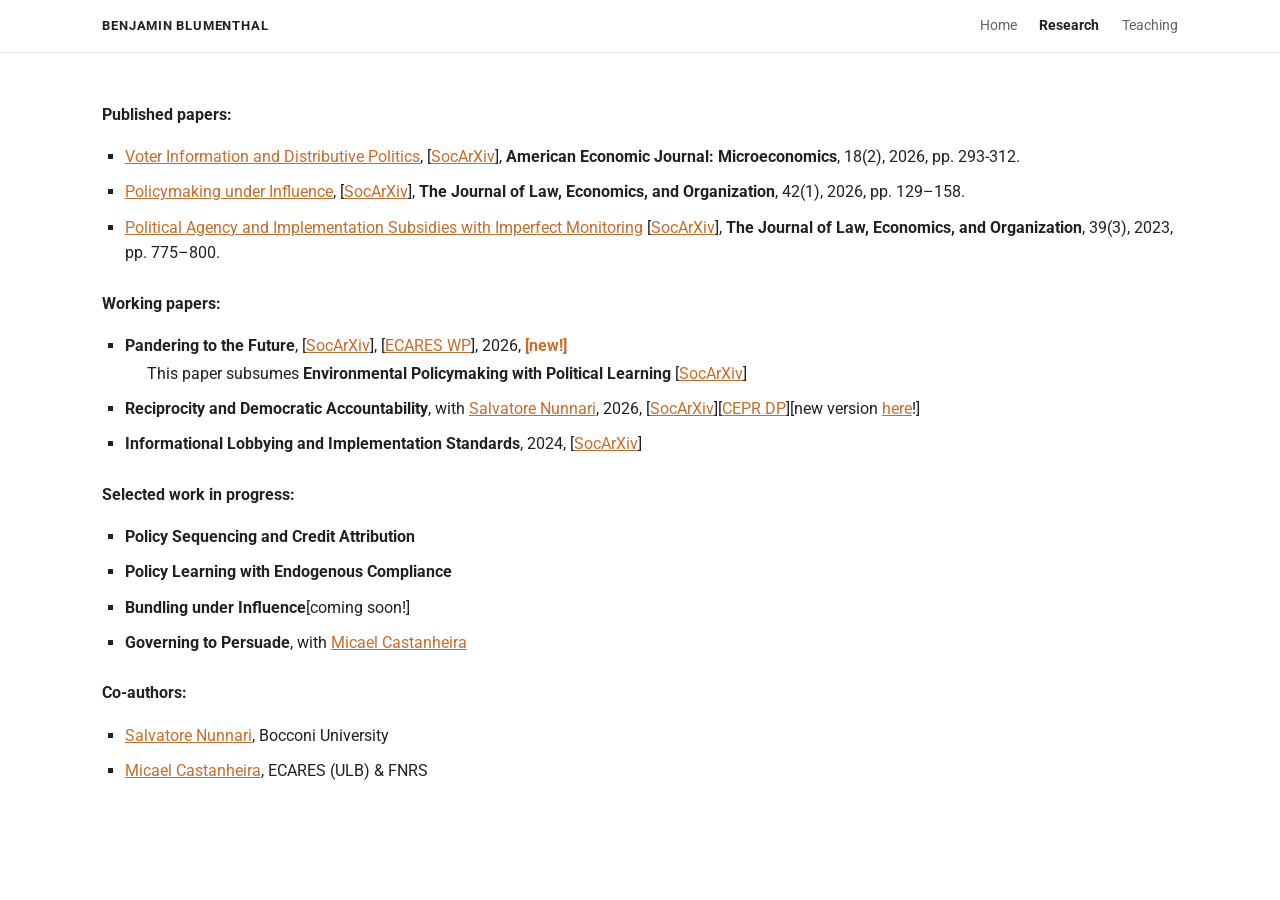
==== research.html @ 628db27f "Update research.html" ====
<!DOCTYPE html>
<html lang="en">
<head>
  <script async src="https://www.googletagmanager.com/gtag/js?id=G-81EFGDDH44"></script>
  <script>
    window.dataLayer = window.dataLayer || [];
    function gtag(){dataLayer.push(arguments);}
    gtag('js', new Date());
    gtag('config', 'G-81EFGDDH44');
  </script>
  <meta charset="UTF-8">
  <meta name="viewport" content="width=device-width, initial-scale=1.0">
  <title>Research – Benjamin Blumenthal</title>
  <link rel="icon" href="data:image/svg+xml,<svg xmlns=%22http://www.w3.org/2000/svg%22 viewBox=%220 0 16 16%22><text y=%2214%22 font-size=%2214%22>%F0%9F%A4%93</text></svg>">
  <link rel="stylesheet" href="css/style.css">
</head>
<body>

<div class="topbar">
  <div class="topbar-inner">
    <a class="topbar-name" href="index.html">Benjamin Blumenthal</a>
    <nav aria-label="Sections">
      <a href="index.html">Home</a>
      <a href="research.html" class="active">Research</a>
      <a href="teaching.html">Teaching</a>
    </nav>
  </div>
</div>

<div class="container">

  <p><strong>Published papers:</strong></p>
  <ul class="plain-list">
    <li>
      <a href="https://www.aeaweb.org/articles?id=10.1257/mic.20240340&from=f" target="_blank" rel="noopener">Voter Information and Distributive Politics</a>,
      [<a href="https://osf.io/preprints/socarxiv/r7w4m/" target="_blank" rel="noopener">SocArXiv</a>],
      <strong>American Economic Journal: Microeconomics</strong>, 18(2), 2026, pp. 293-312.
    </li>
    <li>
      <a href="https://doi.org/10.1093/jleo/ewaf001" target="_blank" rel="noopener">Policymaking under Influence</a>,
      [<a href="https://osf.io/preprints/socarxiv/7uw3j" target="_blank" rel="noopener">SocArXiv</a>],
      <strong>The Journal of Law, Economics, and Organization</strong>, 42(1), 2026, pp. 129–158.
    </li>
    <li>
      <a href="https://academic.oup.com/jleo/article/39/3/775/6654647" target="_blank" rel="noopener">Political Agency and Implementation Subsidies with Imperfect Monitoring</a>
      [<a href="https://osf.io/preprints/socarxiv/ydfbs/" target="_blank" rel="noopener">SocArXiv</a>],
      <strong>The Journal of Law, Economics, and Organization</strong>, 39(3), 2023, pp. 775–800.
    </li>
  </ul>

  <p><strong>Working papers:</strong></p>
  <ul class="plain-list">
    <li>
      <strong>Pandering to the Future</strong>,
      [<a href="https://osf.io/preprints/socarxiv/trn8u_v3" target="_blank" rel="noopener">SocArXiv</a>],
      [<a href="https://ecares.ulb.be/wp-content/uploads/2026/06/WP_ECARES_2026-18_Pandering.pdf" target="_blank" rel="noopener">ECARES WP</a>],
      2026, <span class="new-tag">[new!]</span>
      <div class="sub-note">
        This paper subsumes <strong>Environmental Policymaking with Political Learning</strong>
        [<a href="https://osf.io/preprints/socarxiv/trn8u" target="_blank" rel="noopener">SocArXiv</a>]
      </div>
    </li>
    <li>
      <strong>Reciprocity and Democratic Accountability</strong>, with
      <a href="https://snunnari.github.io/" target="_blank" rel="noopener">Salvatore Nunnari</a>, 2026,
      [<a href="https://doi.org/10.31235/osf.io/9mv2e_v1" target="_blank" rel="noopener">SocArXiv</a>][<a href="https://cepr.org/publications/dp20998" target="_blank" rel="noopener">CEPR DP</a>][new version <a href="https://ecares.ulb.be/wp-content/uploads/2026/07/WP_ECARES_2026_24_bn_reciprocity.pdf" target="_blank" rel="noopener">here</a>!]
    </li>
    <li>
      <strong>Informational Lobbying and Implementation Standards</strong>, 2024,
      [<a href="https://doi.org/10.31235/osf.io/2kbas" target="_blank" rel="noopener">SocArXiv</a>]
    </li>
  </ul>

  <p><strong>Selected work in progress:</strong></p>
  <ul class="plain-list">
    <li><strong>Policy Sequencing and Credit Attribution</strong></li>
    <li><strong>Policy Learning with Endogenous Compliance</strong></li>
    <li><strong>Bundling under Influence</strong>[coming soon!]</li>
    <li><strong>Governing to Persuade</strong>, with <a href="https://sites.google.com/site/micaelcastanheiraswebsite/" target="_blank" rel="noopener">Micael Castanheira</a></li>
  </ul>

  <p><strong>Co-authors:</strong></p>
  <ul class="plain-list">
    <li><a href="https://snunnari.github.io/" target="_blank" rel="noopener">Salvatore Nunnari</a>, Bocconi University</li>
    <li><a href="https://sites.google.com/site/micaelcastanheiraswebsite/" target="_blank" rel="noopener">Micael Castanheira</a>, ECARES (ULB) &amp; FNRS</li>
  </ul>

</div>

</body>
</html>
---- css/style.css ----
@import url('https://fonts.googleapis.com/css2?family=Roboto:ital,wght@0,300;0,400;0,500;0,700;1,400&display=swap');

:root {
  --accent:     #cc6b29;
  --nav-muted:  #5f6368;
  --text:       #202124;
  --border:     #e0e0e0;
}

* { box-sizing: border-box; margin: 0; padding: 0; }

body {
  font-family: 'Roboto', 'Google Sans', Arial, sans-serif;
  font-weight: 400;
  color: var(--text);
  line-height: 1.7;
  background: #ffffff;
}

/* ─── TOPBAR ──────────────────────────────────────────── */
.topbar {
  position: sticky;
  top: 0;
  z-index: 100;
  background: rgba(255, 255, 255, 0.9);
  -webkit-backdrop-filter: blur(8px);
  backdrop-filter: blur(8px);
  border-bottom: 1px solid var(--border);
}

.topbar-inner {
  max-width: 1600px;
  margin: 0 auto;
  padding: 0.9rem 8%;
  display: flex;
  align-items: baseline;
  justify-content: space-between;
  gap: 1.5rem;
}

.topbar-name {
  font-family: 'Roboto', 'Google Sans', Arial, sans-serif;
  font-size: 0.82rem;
  font-weight: 700;
  letter-spacing: 0.06em;
  text-transform: uppercase;
  color: var(--text);
  text-decoration: none;
  white-space: nowrap;
}

.topbar-inner nav { display: flex; gap: 1.4rem; }

.topbar-inner nav a {
  color: var(--nav-muted);
  text-decoration: none;
  font-size: 0.85rem;
  font-weight: 400;
  transition: color 0.15s;
}

.topbar-inner nav a:hover { color: var(--accent); }

.topbar-inner nav a.active {
  color: var(--text);
  font-weight: 700;
}

@media (max-width: 33rem) {
  .topbar-name { display: none; }
  .topbar-inner { justify-content: center; }
  .topbar-inner nav { gap: 1.15rem; }
}

/* ─── LAYOUT ──────────────────────────────────────────── */
.container {
  max-width: 1600px;
  margin: 0 auto;
  padding: 3rem 8% 5rem;
}

/* ─── TYPOGRAPHY ──────────────────────────────────────── */
h1 {
  font-family: 'Roboto', 'Google Sans', Arial, sans-serif;
  font-size: 2.1rem;
  font-weight: 700;
  color: var(--accent);
  margin-bottom: 1.6rem;
}

p { margin-bottom: 1rem; font-size: 1rem; }

a { color: var(--accent); text-decoration: underline; }
a:hover { opacity: 0.75; }

strong { font-weight: 700; color: var(--text); }

/* ─── SOCIAL BUTTONS ──────────────────────────────────── */
.social-links {
  display: flex;
  flex-wrap: wrap;
  gap: 0.7rem;
  margin: 0.5rem 0 1.75rem;
}

.social-links a {
  display: inline-flex;
  align-items: center;
  gap: 0.45rem;
  font-size: 0.85rem;
  font-weight: 500;
  color: var(--accent);
  text-decoration: none;
  border: 1px solid var(--accent);
  border-radius: 20px;
  padding: 0.35rem 0.95rem;
  transition: background 0.15s, color 0.15s;
}

.social-links a:hover {
  background: var(--accent);
  color: #fff;
  opacity: 1;
}

/* ─── HOME: TWO-COLUMN CONTACT/NEWS ──────────────────── */
.two-col {
  display: flex;
  gap: 4rem;
  margin-top: 2.5rem;
  flex-wrap: wrap;
}

.two-col > div { flex: 1 1 300px; }

/* ─── PLAIN BULLET LISTS ──────────────────────────────── */
.plain-list {
  list-style: square;
  margin: 0.75rem 0 1.5rem 1.4rem;
}

.plain-list li {
  margin-bottom: 0.6rem;
  line-height: 1.6;
}

.sub-note {
  margin: 0.15rem 0 0.6rem 1.4rem;
  line-height: 1.6;
}

.new-tag {
  color: var(--accent);
  font-weight: 700;
}

/* ─── TEACHING ────────────────────────────────────────── */
.institution-heading {
  font-family: 'Roboto', 'Google Sans', Arial, sans-serif;
  font-size: 1.15rem;
  font-weight: 700;
  color: var(--accent);
  margin-top: 2rem;
  margin-bottom: 0.4rem;
}

.institution-heading:first-child { margin-top: 0; }

/* ─── RESPONSIVE ──────────────────────────────────────── */
@media (max-width: 640px) {
  .two-col { gap: 2rem; }
  .container { padding: 2rem 6% 3rem; }
  h1 { font-size: 1.7rem; }
}
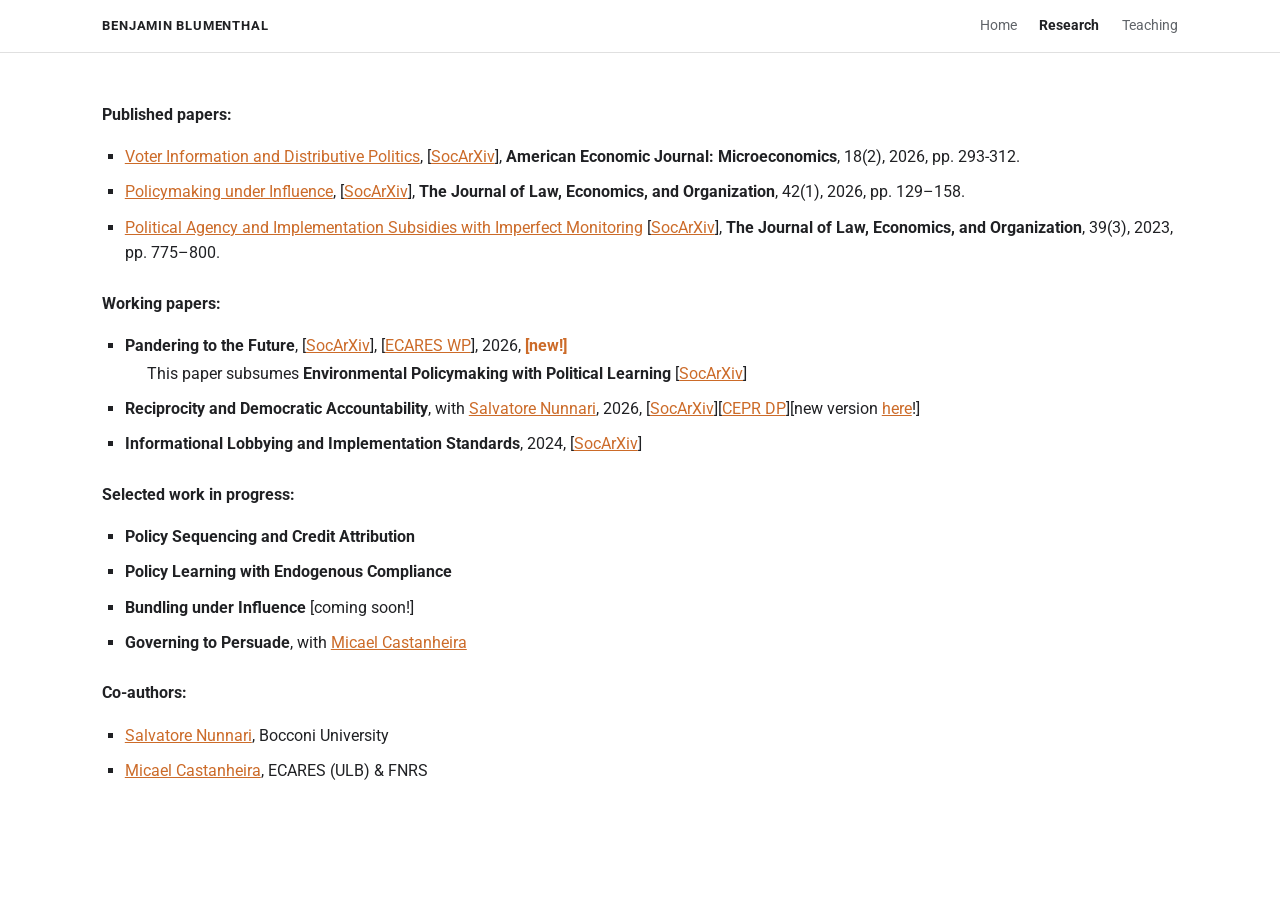
==== commit 2e448a55: "Update research.html" ====
--- a/research.html
+++ b/research.html
@@ -75,7 +75,7 @@
   <ul class="plain-list">
     <li><strong>Policy Sequencing and Credit Attribution</strong></li>
     <li><strong>Policy Learning with Endogenous Compliance</strong></li>
-    <li><strong>Bundling under Influence</strong>[coming soon!]</li>
+    <li><strong>Bundling under Influence</strong> [coming soon!]</li>
     <li><strong>Governing to Persuade</strong>, with <a href="https://sites.google.com/site/micaelcastanheiraswebsite/" target="_blank" rel="noopener">Micael Castanheira</a></li>
   </ul>
 
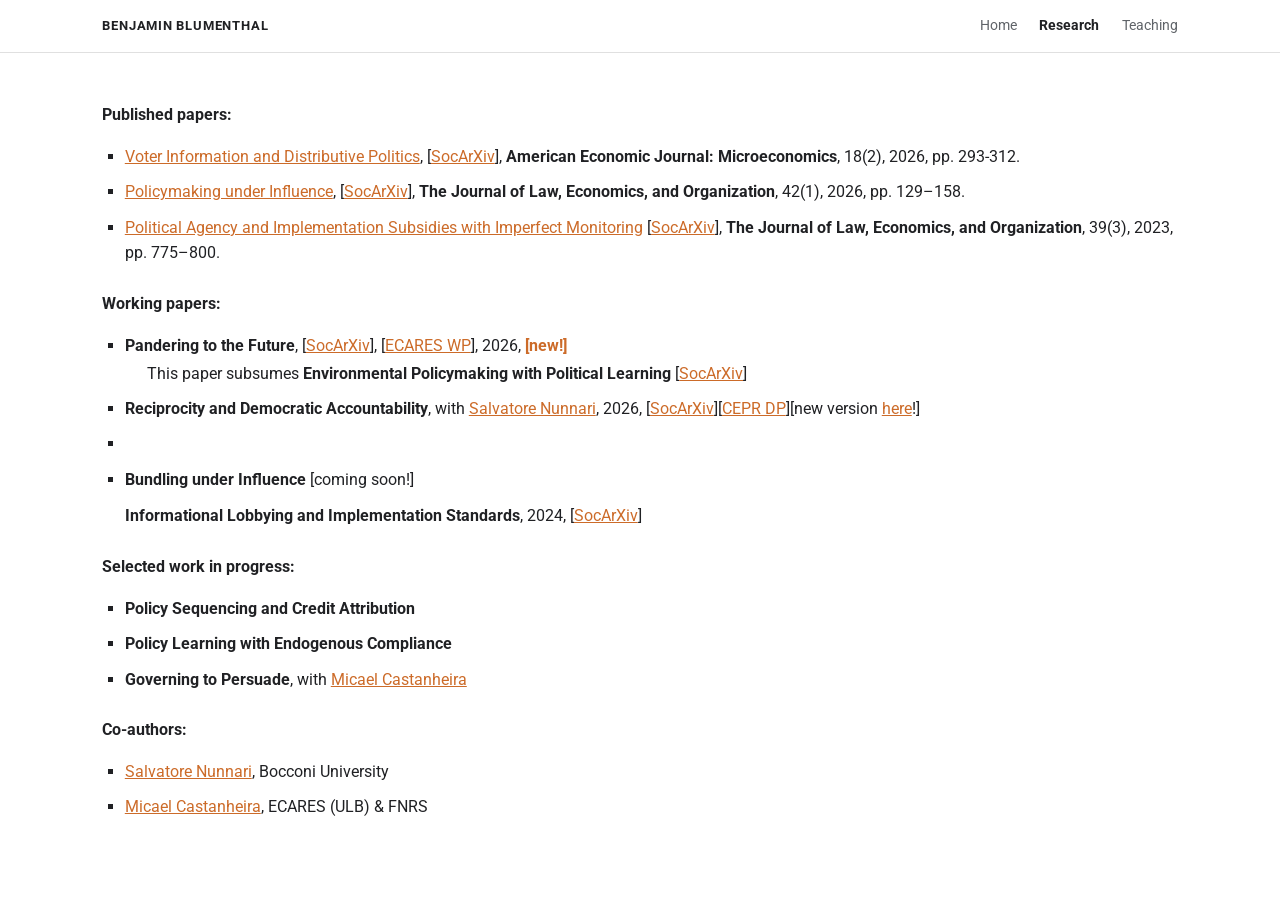
==== commit 53260aac: "Update research.html" ====
--- a/research.html
+++ b/research.html
@@ -66,6 +66,8 @@
       [<a href="https://doi.org/10.31235/osf.io/9mv2e_v1" target="_blank" rel="noopener">SocArXiv</a>][<a href="https://cepr.org/publications/dp20998" target="_blank" rel="noopener">CEPR DP</a>][new version <a href="https://ecares.ulb.be/wp-content/uploads/2026/07/WP_ECARES_2026_24_bn_reciprocity.pdf" target="_blank" rel="noopener">here</a>!]
     </li>
     <li>
+    <li><strong>Bundling under Influence</strong> [coming soon!]
+    </li>
       <strong>Informational Lobbying and Implementation Standards</strong>, 2024,
       [<a href="https://doi.org/10.31235/osf.io/2kbas" target="_blank" rel="noopener">SocArXiv</a>]
     </li>
@@ -75,7 +77,6 @@
   <ul class="plain-list">
     <li><strong>Policy Sequencing and Credit Attribution</strong></li>
     <li><strong>Policy Learning with Endogenous Compliance</strong></li>
-    <li><strong>Bundling under Influence</strong> [coming soon!]</li>
     <li><strong>Governing to Persuade</strong>, with <a href="https://sites.google.com/site/micaelcastanheiraswebsite/" target="_blank" rel="noopener">Micael Castanheira</a></li>
   </ul>
 
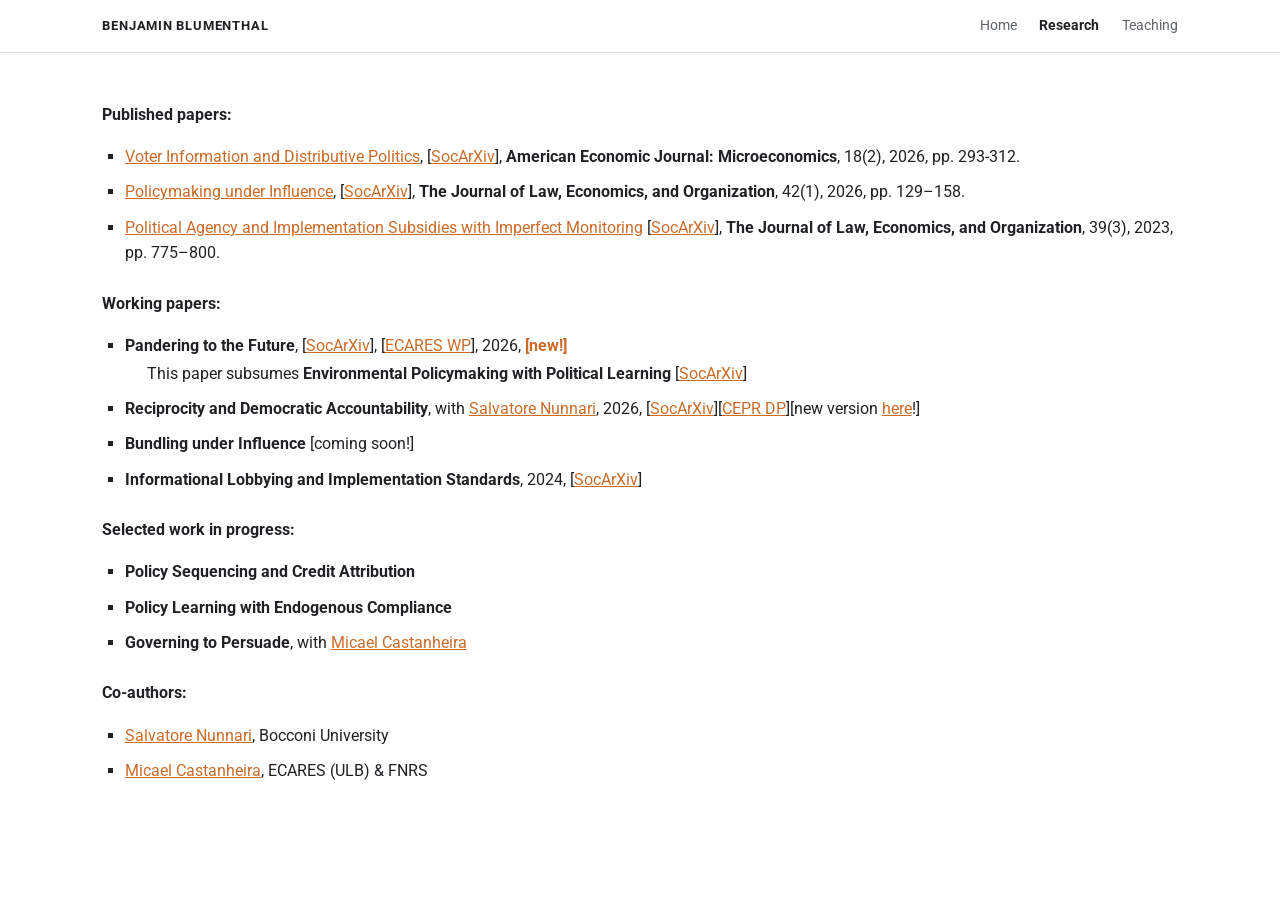
==== commit 2959eb73: "Update research.html" ====
--- a/research.html
+++ b/research.html
@@ -65,9 +65,9 @@
       <a href="https://snunnari.github.io/" target="_blank" rel="noopener">Salvatore Nunnari</a>, 2026,
       [<a href="https://doi.org/10.31235/osf.io/9mv2e_v1" target="_blank" rel="noopener">SocArXiv</a>][<a href="https://cepr.org/publications/dp20998" target="_blank" rel="noopener">CEPR DP</a>][new version <a href="https://ecares.ulb.be/wp-content/uploads/2026/07/WP_ECARES_2026_24_bn_reciprocity.pdf" target="_blank" rel="noopener">here</a>!]
     </li>
-    <li>
     <li><strong>Bundling under Influence</strong> [coming soon!]
     </li>
+    <li>
       <strong>Informational Lobbying and Implementation Standards</strong>, 2024,
       [<a href="https://doi.org/10.31235/osf.io/2kbas" target="_blank" rel="noopener">SocArXiv</a>]
     </li>
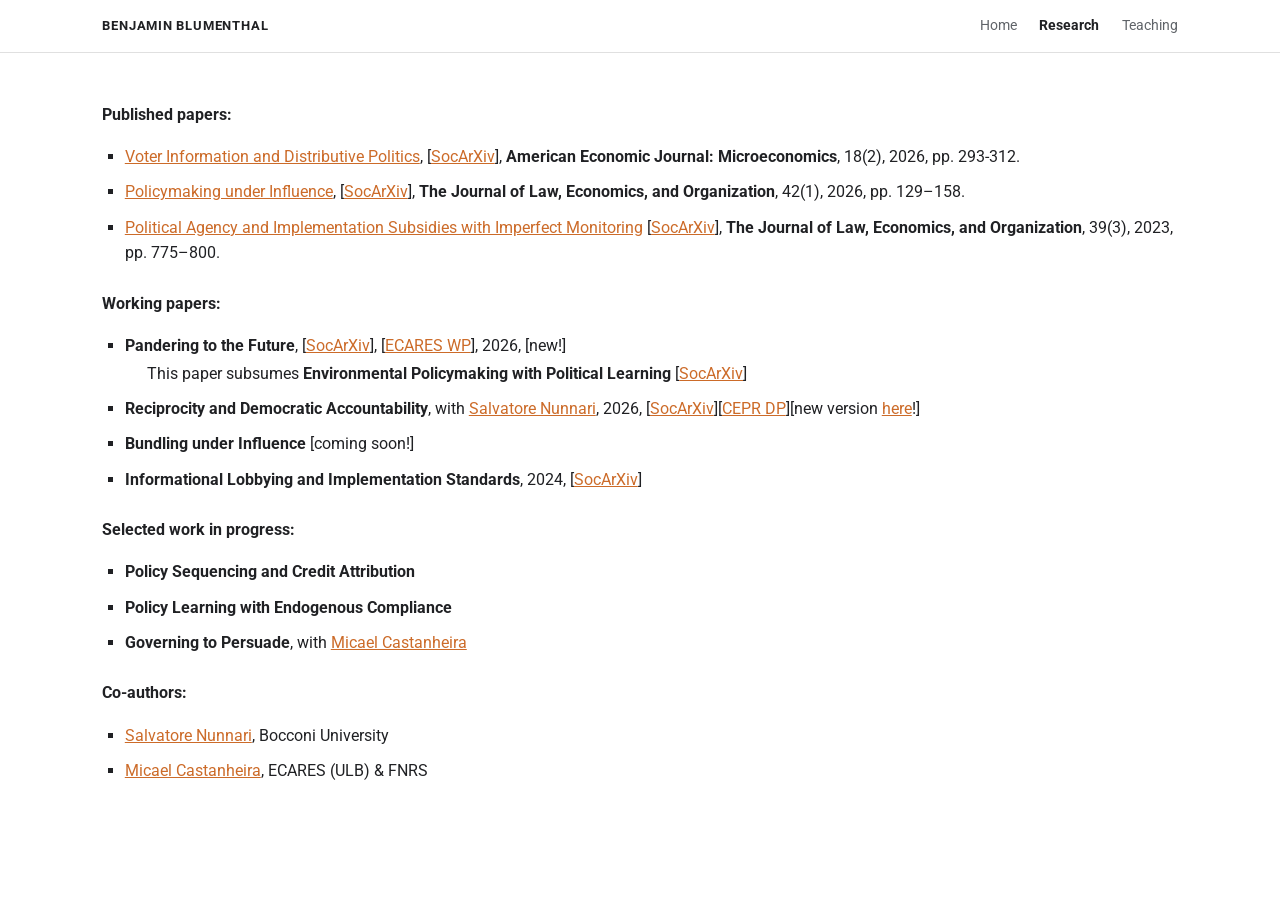
==== commit 3b87a0b9: "Update research.html" ====
--- a/research.html
+++ b/research.html
@@ -54,7 +54,7 @@
       <strong>Pandering to the Future</strong>,
       [<a href="https://osf.io/preprints/socarxiv/trn8u_v3" target="_blank" rel="noopener">SocArXiv</a>],
       [<a href="https://ecares.ulb.be/wp-content/uploads/2026/06/WP_ECARES_2026-18_Pandering.pdf" target="_blank" rel="noopener">ECARES WP</a>],
-      2026, <span class="new-tag">[new!]</span>
+      2026, [new!]
       <div class="sub-note">
         This paper subsumes <strong>Environmental Policymaking with Political Learning</strong>
         [<a href="https://osf.io/preprints/socarxiv/trn8u" target="_blank" rel="noopener">SocArXiv</a>]
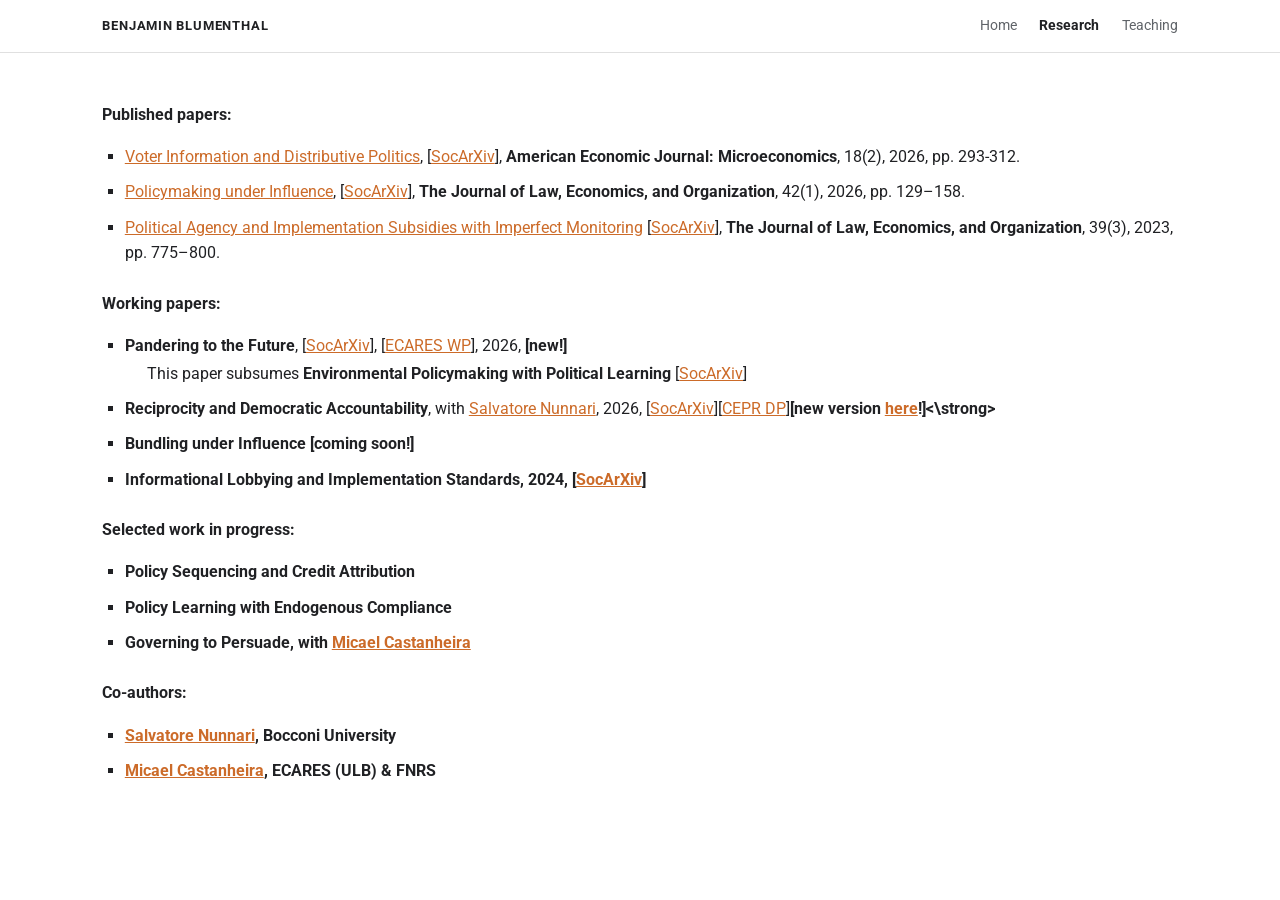
==== commit 083fc943: "Update research.html" ====
--- a/research.html
+++ b/research.html
@@ -54,7 +54,7 @@
       <strong>Pandering to the Future</strong>,
       [<a href="https://osf.io/preprints/socarxiv/trn8u_v3" target="_blank" rel="noopener">SocArXiv</a>],
       [<a href="https://ecares.ulb.be/wp-content/uploads/2026/06/WP_ECARES_2026-18_Pandering.pdf" target="_blank" rel="noopener">ECARES WP</a>],
-      2026, [new!]
+      2026,  <strong>[new!] </strong>
       <div class="sub-note">
         This paper subsumes <strong>Environmental Policymaking with Political Learning</strong>
         [<a href="https://osf.io/preprints/socarxiv/trn8u" target="_blank" rel="noopener">SocArXiv</a>]
@@ -63,7 +63,7 @@
     <li>
       <strong>Reciprocity and Democratic Accountability</strong>, with
       <a href="https://snunnari.github.io/" target="_blank" rel="noopener">Salvatore Nunnari</a>, 2026,
-      [<a href="https://doi.org/10.31235/osf.io/9mv2e_v1" target="_blank" rel="noopener">SocArXiv</a>][<a href="https://cepr.org/publications/dp20998" target="_blank" rel="noopener">CEPR DP</a>][new version <a href="https://ecares.ulb.be/wp-content/uploads/2026/07/WP_ECARES_2026_24_bn_reciprocity.pdf" target="_blank" rel="noopener">here</a>!]
+      [<a href="https://doi.org/10.31235/osf.io/9mv2e_v1" target="_blank" rel="noopener">SocArXiv</a>][<a href="https://cepr.org/publications/dp20998" target="_blank" rel="noopener">CEPR DP</a>]<strong>[new version <a href="https://ecares.ulb.be/wp-content/uploads/2026/07/WP_ECARES_2026_24_bn_reciprocity.pdf" target="_blank" rel="noopener">here</a>!]<\strong>
     </li>
     <li><strong>Bundling under Influence</strong> [coming soon!]
     </li>
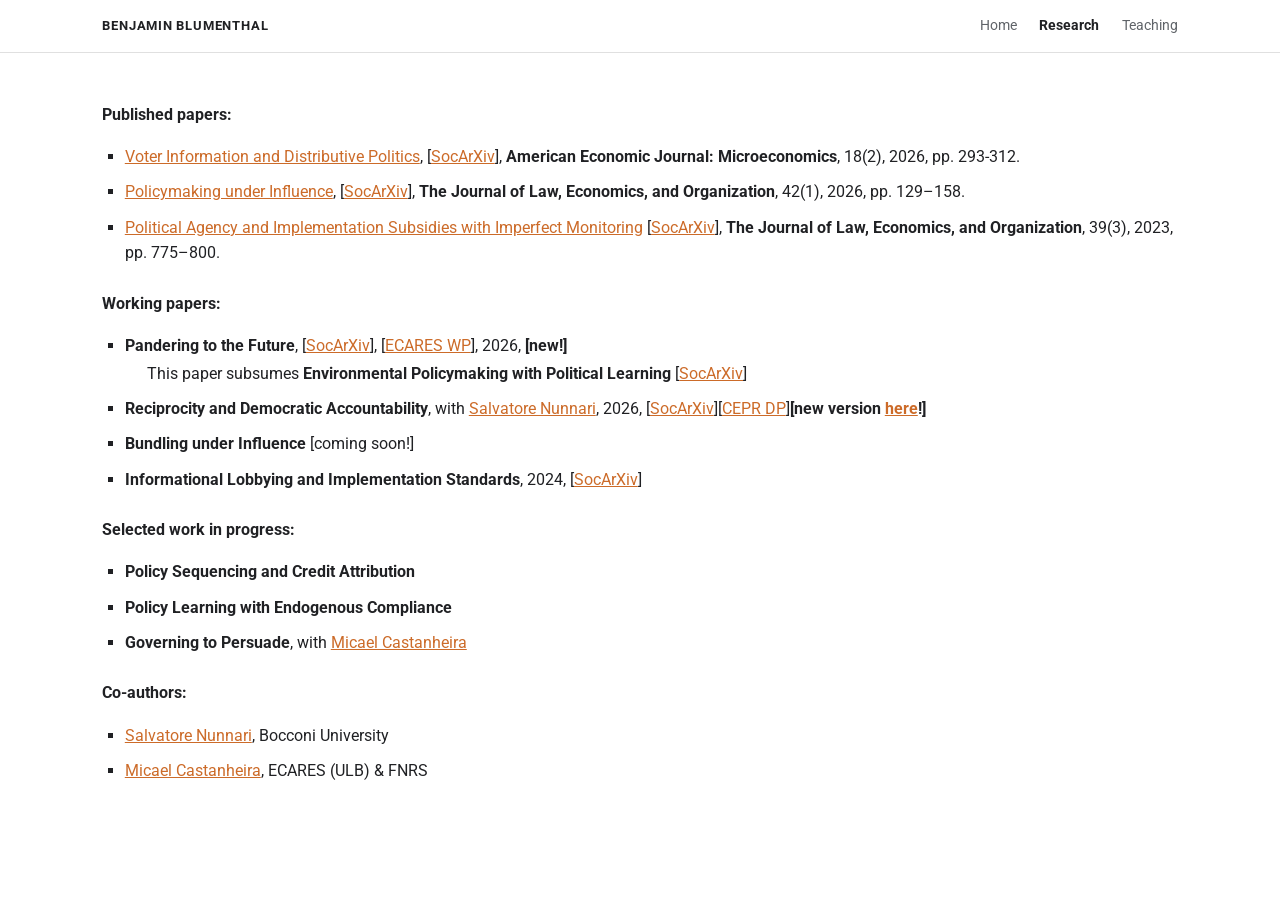
==== commit c20686c0: "Update research.html" ====
--- a/research.html
+++ b/research.html
@@ -63,7 +63,7 @@
     <li>
       <strong>Reciprocity and Democratic Accountability</strong>, with
       <a href="https://snunnari.github.io/" target="_blank" rel="noopener">Salvatore Nunnari</a>, 2026,
-      [<a href="https://doi.org/10.31235/osf.io/9mv2e_v1" target="_blank" rel="noopener">SocArXiv</a>][<a href="https://cepr.org/publications/dp20998" target="_blank" rel="noopener">CEPR DP</a>]<strong>[new version <a href="https://ecares.ulb.be/wp-content/uploads/2026/07/WP_ECARES_2026_24_bn_reciprocity.pdf" target="_blank" rel="noopener">here</a>!]<\strong>
+      [<a href="https://doi.org/10.31235/osf.io/9mv2e_v1" target="_blank" rel="noopener">SocArXiv</a>][<a href="https://cepr.org/publications/dp20998" target="_blank" rel="noopener">CEPR DP</a>]<strong>[new version <a href="https://ecares.ulb.be/wp-content/uploads/2026/07/WP_ECARES_2026_24_bn_reciprocity.pdf" target="_blank" rel="noopener">here</a>!]</strong>
     </li>
     <li><strong>Bundling under Influence</strong> [coming soon!]
     </li>
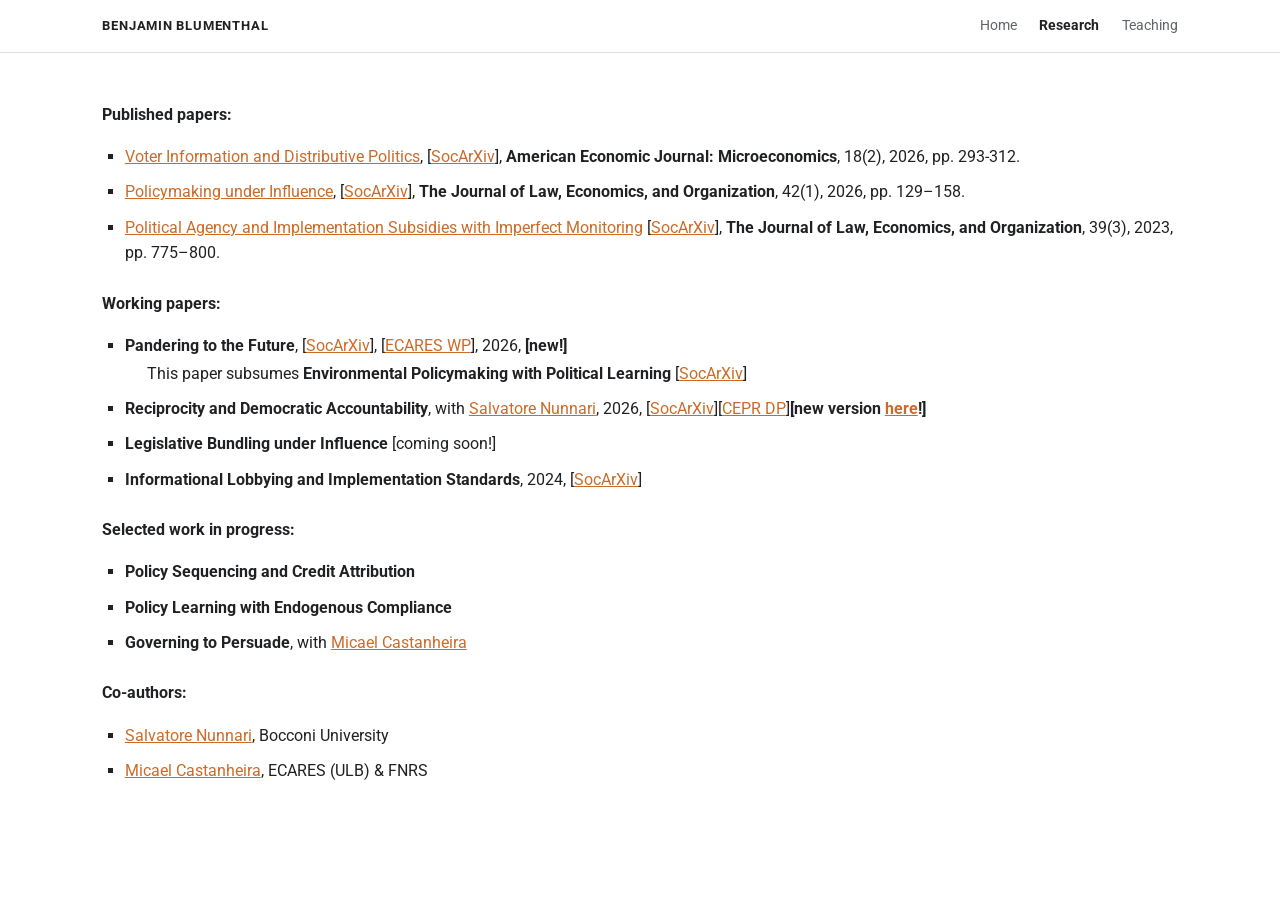
==== commit 49ffd0d0: "Update research.html" ====
--- a/research.html
+++ b/research.html
@@ -65,7 +65,7 @@
       <a href="https://snunnari.github.io/" target="_blank" rel="noopener">Salvatore Nunnari</a>, 2026,
       [<a href="https://doi.org/10.31235/osf.io/9mv2e_v1" target="_blank" rel="noopener">SocArXiv</a>][<a href="https://cepr.org/publications/dp20998" target="_blank" rel="noopener">CEPR DP</a>]<strong>[new version <a href="https://ecares.ulb.be/wp-content/uploads/2026/07/WP_ECARES_2026_24_bn_reciprocity.pdf" target="_blank" rel="noopener">here</a>!]</strong>
     </li>
-    <li><strong>Bundling under Influence</strong> [coming soon!]
+    <li><strong>Legislative Bundling under Influence</strong> [coming soon!]
     </li>
     <li>
       <strong>Informational Lobbying and Implementation Standards</strong>, 2024,
